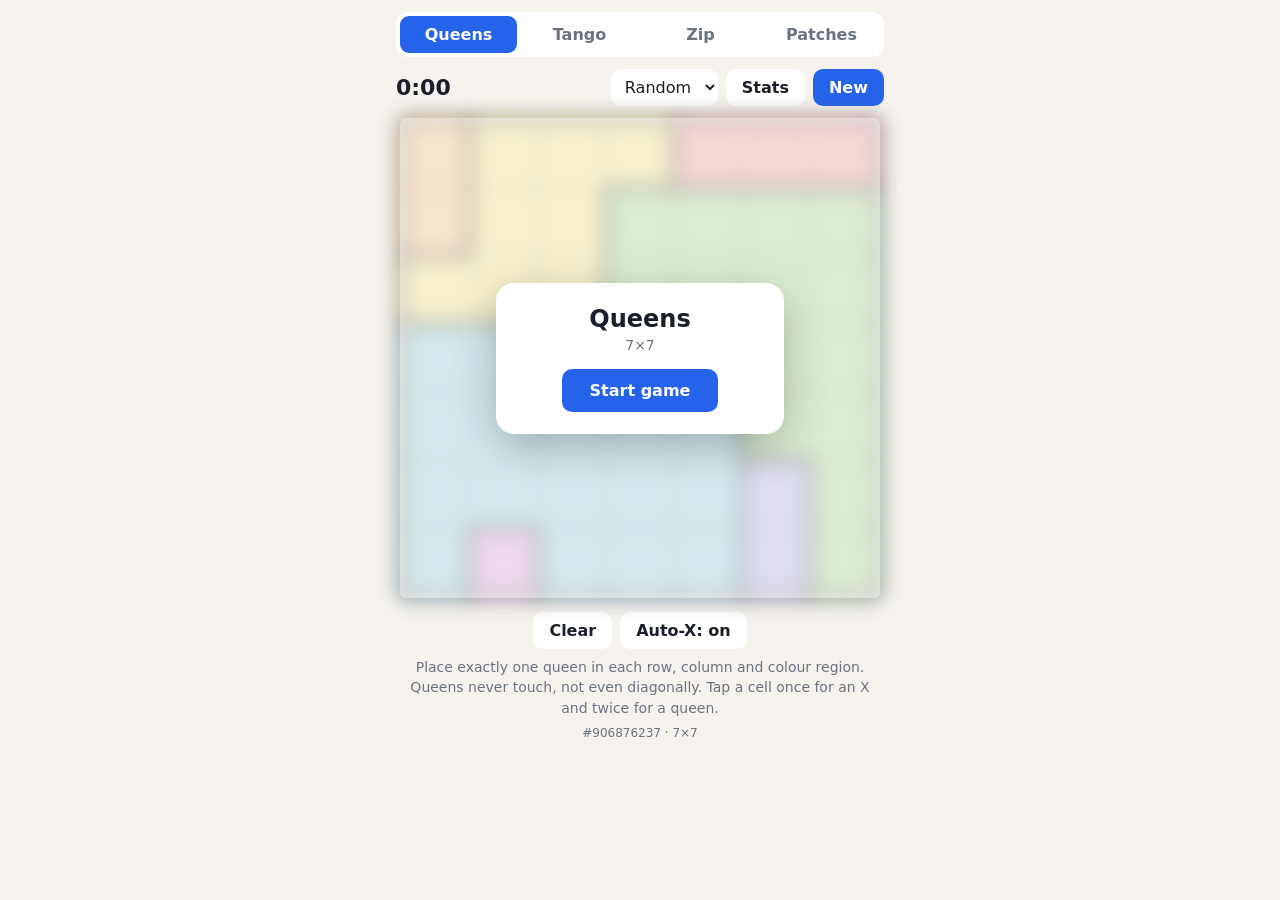
==== index.html @ a2e21298 "Link preview: Open Graph and Twitter card tags with a rendered og.png og/preview.html draws four min" ====
<!doctype html>
<html lang="en">
<head>
<meta charset="utf-8">
<meta name="viewport" content="width=device-width, initial-scale=1, viewport-fit=cover, user-scalable=no">
<title>Puzzles</title>
<meta name="description" content="Queens, Tango, Zip and Patches. Unlimited puzzles, offline, no account.">
<meta property="og:type" content="website">
<meta property="og:site_name" content="Puzzles">
<meta property="og:title" content="Puzzles">
<meta property="og:description" content="Queens, Tango, Zip and Patches. Unlimited puzzles, offline, no account.">
<meta property="og:url" content="https://benjaminsirb.com/puzzles/">
<meta property="og:image" content="https://benjaminsirb.com/puzzles/og.png">
<meta property="og:image:width" content="1200">
<meta property="og:image:height" content="630">
<meta property="og:image:alt" content="Four mini puzzle boards: Queens, Tango, Zip and Patches">
<meta name="twitter:card" content="summary_large_image">
<meta name="twitter:title" content="Puzzles">
<meta name="twitter:description" content="Queens, Tango, Zip and Patches. Unlimited puzzles, offline, no account.">
<meta name="twitter:image" content="https://benjaminsirb.com/puzzles/og.png">
<meta name="theme-color" content="#14161c" media="(prefers-color-scheme: dark)">
<meta name="theme-color" content="#f6f3ee" media="(prefers-color-scheme: light)">
<meta name="apple-mobile-web-app-capable" content="yes">
<meta name="mobile-web-app-capable" content="yes">
<meta name="apple-mobile-web-app-status-bar-style" content="default">
<meta name="apple-mobile-web-app-title" content="Puzzles">
<link rel="manifest" href="manifest.webmanifest">
<link rel="apple-touch-icon" href="icons/icon-180.png">
<link rel="icon" href="icons/icon.svg" type="image/svg+xml">
<link rel="stylesheet" href="style.css">
</head>
<body>
<header class="top">
  <nav class="tabs" id="tabs"></nav>
</header>
<main>
  <div class="bar">
    <div class="timer" id="timer">0:00</div>
    <div class="bar-right">
      <select id="size" class="size" hidden></select>
      <button id="stats" class="btn ghost" title="Results">Stats</button>
      <button id="new" class="btn">New</button>
    </div>
  </div>
  <div class="stage">
    <div id="board" class="board"></div>
    <div id="cover" class="cover" hidden>
      <div class="cover-card">
        <h2 id="cover-title"></h2>
        <p id="cover-sub"></p>
        <button id="cover-btn" class="btn">Start game</button>
      </div>
    </div>
  </div>
  <div id="actions" class="actions"></div>
  <p id="rules" class="rules"></p>
  <p id="seed" class="seed"></p>
</main>
<canvas id="confetti" class="confetti" hidden></canvas>
<div id="modal" class="modal" hidden>
  <div class="card">
    <div class="trophy"><svg viewBox="0 0 24 24"><path d="M4 18h16l1.2-9-4.6 3.2L12 5l-4.6 7.2L2.8 9z"/><rect x="4" y="19" width="16" height="2.5" rx="1"/></svg></div>
    <h2 id="modal-title">Nice work!</h2>
    <p id="modal-sub"></p>
    <button id="modal-results" class="link">View results</button>
    <div class="row">
      <button id="modal-close" class="btn ghost">Close</button>
      <button id="modal-new" class="btn">New puzzle</button>
    </div>
  </div>
</div>
<div id="results" class="modal" hidden>
  <div class="card wide">
    <div class="results-head">
      <h2>Results</h2>
      <button id="results-close" class="btn ghost small">Close</button>
    </div>
    <div class="pills" id="results-games"></div>
    <div class="pills" id="results-sizes"></div>
    <div class="tiles" id="results-tiles"></div>
    <div class="chart-wrap">
      <svg id="results-chart" class="chart" viewBox="0 0 360 200" preserveAspectRatio="none"></svg>
      <div id="results-tip" class="tip" hidden></div>
    </div>
    <div class="table-wrap"><table id="results-table" class="table"></table></div>
    <button id="results-clear" class="link danger">Clear history</button>
  </div>
</div>
<script type="module" src="app.js"></script>
</body>
</html>
---- style.css ----
:root {
  --bg: #f6f3ee; --fg: #1b1f2a; --muted: #6b7280; --card: #ffffff; --line: #1b1f2a;
  --accent: #2563eb; --error: #dc2626; --ok: #16a34a; --cell: #ffffff; --cell-given: #ece9e2;
  --grid-line: rgba(100, 100, 110, 0.35);
  color-scheme: light dark;
}
@media (prefers-color-scheme: dark) {
  :root {
    --bg: #14161c; --fg: #eceef3; --muted: #9aa3b2; --card: #1e2129; --line: #eceef3;
    --accent: #60a5fa; --error: #f87171; --ok: #22c55e; --cell: #242833; --cell-given: #303542;
    --grid-line: rgba(180, 180, 190, 0.3);
  }
}
* { box-sizing: border-box; }
html, body {
  margin: 0; background: var(--bg); color: var(--fg);
  font-family: -apple-system, system-ui, "Segoe UI", sans-serif;
  -webkit-text-size-adjust: 100%; -webkit-tap-highlight-color: transparent; overscroll-behavior: none;
}
body {
  padding: env(safe-area-inset-top) env(safe-area-inset-right) env(safe-area-inset-bottom) env(safe-area-inset-left);
  min-height: 100vh; -webkit-user-select: none; user-select: none; touch-action: manipulation;
}
.top { padding: 12px 16px 0; max-width: 520px; margin: 0 auto; }
.tabs { display: flex; gap: 4px; background: var(--card); border-radius: 12px; padding: 4px; }
.tabs button {
  flex: 1; border: 0; background: transparent; color: var(--muted); font: inherit; font-weight: 600;
  padding: 9px 0; border-radius: 9px; cursor: pointer;
}
.tabs button.active { background: var(--accent); color: #fff; }
main { padding: 12px 16px 24px; max-width: 520px; margin: 0 auto; }
.bar { display: flex; align-items: center; justify-content: space-between; margin-bottom: 12px; }
.timer { font-variant-numeric: tabular-nums; font-size: 22px; font-weight: 700; }
.bar-right { display: flex; gap: 8px; align-items: center; }
.btn { font: inherit; font-weight: 600; border: 0; border-radius: 10px; padding: 9px 16px; background: var(--accent); color: #fff; cursor: pointer; }
.btn.ghost { background: var(--card); color: var(--fg); }
.btn.small { padding: 7px 12px; font-size: 14px; }
.link { background: none; border: 0; color: var(--accent); font: inherit; font-weight: 600; padding: 6px; cursor: pointer; }
.link.danger { color: var(--muted); font-weight: 500; font-size: 13px; margin-top: 8px; }
.size { font: inherit; border-radius: 10px; padding: 8px 10px; background: var(--card); color: var(--fg); border: 0; }
.stage { width: min(100vw - 32px, 62vh, 480px); margin: 0 auto; position: relative; }
.board { width: 100%; position: relative; transition: filter .3s; }
.board.covered { filter: blur(10px); pointer-events: none; }
.cover { position: absolute; inset: 0; display: flex; align-items: center; justify-content: center; z-index: 5; background: color-mix(in srgb, var(--bg) 55%, transparent); border-radius: 6px; animation: fade .25s ease-out; }
.cover[hidden] { display: none; }
.cover-card { background: var(--card); border-radius: 18px; padding: 22px 26px; text-align: center; box-shadow: 0 12px 40px rgba(0,0,0,.25); min-width: 60%; }
.cover-card h2 { margin: 0 0 4px; font-size: 24px; }
.cover-card p { margin: 0 0 16px; color: var(--muted); font-size: 14px; }
.cover-card .btn { padding: 12px 28px; font-size: 16px; }
.wrap { position: relative; width: 100%; }
.grid {
  display: grid; grid-template-columns: repeat(var(--n), 1fr); width: 100%; aspect-ratio: 1;
  border: 2px solid var(--line); border-radius: 6px; background: var(--cell); touch-action: none;
}
.cell {
  position: relative; display: flex; align-items: center; justify-content: center;
  border: 1px solid var(--grid-line); aspect-ratio: 1; cursor: pointer;
}
.cell svg { width: 62%; height: 62%; display: block; }
.cell.error { box-shadow: inset 0 0 0 3px var(--error); z-index: 1; }
.overlay { position: absolute; inset: 0; pointer-events: none; }
.actions { display: flex; gap: 8px; justify-content: center; margin: 14px 0 4px; min-height: 36px; }
.rules { color: var(--muted); font-size: 14px; line-height: 1.45; text-align: center; margin: 8px 0; }
.seed { color: var(--muted); font-size: 12px; text-align: center; margin: 0; }
/* Solved celebration */
:root { --gold: #f2b705; --gold-dark: #b8860b; }
.modal[hidden], .confetti[hidden] { display: none; }
.confetti { position: fixed; inset: 0; width: 100%; height: 100%; pointer-events: none; z-index: 20; }
.modal {
  position: fixed; inset: 0; z-index: 30; display: flex; align-items: flex-end; justify-content: center;
  background: rgba(0,0,0,.45); animation: fade .25s ease-out;
  padding: 0 16px calc(24px + env(safe-area-inset-bottom));
}
@media (min-width: 520px) { .modal { align-items: center; } }
.card {
  background: var(--card); color: var(--fg); border-radius: 22px; padding: 28px 24px 20px; width: 100%; max-width: 420px;
  text-align: center; box-shadow: 0 20px 60px rgba(0,0,0,.35); animation: rise .45s cubic-bezier(.2,.9,.3,1.2);
}
.card h2 { margin: 10px 0 4px; font-size: 26px; }
.card p { margin: 0 0 20px; color: var(--muted); font-size: 17px; font-variant-numeric: tabular-nums; }
.card .row { display: flex; gap: 10px; }
.card.wide { max-width: 480px; padding: 20px 18px 16px; text-align: left; max-height: calc(100vh - 48px - env(safe-area-inset-bottom)); overflow-y: auto; }
.results-head { display: flex; align-items: center; justify-content: space-between; margin-bottom: 10px; }
.results-head h2 { margin: 0; font-size: 22px; }
.pills { display: flex; gap: 6px; margin-bottom: 8px; flex-wrap: wrap; }
.pills:empty { display: none; }
.pills button { font: inherit; font-size: 13px; font-weight: 600; border: 1.5px solid var(--grid-line); background: transparent; color: var(--muted); padding: 5px 11px; border-radius: 999px; cursor: pointer; }
.pills button.active { background: var(--accent); border-color: var(--accent); color: #fff; }
.tiles { display: grid; grid-template-columns: repeat(4, 1fr); gap: 8px; margin: 10px 0 12px; }
.tile { background: var(--bg); border-radius: 12px; padding: 10px 8px; text-align: center; }
.tile .v { font-size: 18px; font-weight: 800; font-variant-numeric: tabular-nums; line-height: 1.1; }
.tile .k { font-size: 11px; color: var(--muted); margin-top: 3px; text-transform: uppercase; letter-spacing: .04em; }
.chart-wrap { position: relative; width: 100%; }
.chart { width: 100%; height: 200px; display: block; overflow: visible; touch-action: none; }
.chart .grid-line { stroke: var(--grid-line); stroke-width: 1; }
.chart .axis-label { fill: var(--muted); font-size: 11px; font-family: inherit; }
.chart .series { fill: none; stroke: var(--accent); stroke-width: 2; stroke-linejoin: round; stroke-linecap: round; }
.chart .avg { stroke: var(--muted); stroke-width: 1.5; stroke-dasharray: 4 4; }
.chart .pt { fill: var(--accent); stroke: var(--card); stroke-width: 2; }
.chart .pt.best { fill: var(--gold); }
.chart .pt.hot { r: 7; }
.chart .cross { stroke: var(--muted); stroke-width: 1; stroke-dasharray: 2 3; }
.chart .empty { fill: var(--muted); font-size: 14px; font-family: inherit; }
.tip { position: absolute; top: 0; left: 0; background: var(--fg); color: var(--bg); font-size: 12px; padding: 6px 9px; border-radius: 8px; pointer-events: none; white-space: nowrap; transform: translate(-50%, -115%); }
.table-wrap { max-height: 170px; overflow-y: auto; margin-top: 12px; border-top: 1px solid var(--grid-line); }
.table { width: 100%; border-collapse: collapse; font-size: 13px; }
.table td { padding: 6px 4px; border-bottom: 1px solid var(--grid-line); font-variant-numeric: tabular-nums; }
.table td:last-child { text-align: right; font-weight: 600; }
.table td.muted { color: var(--muted); }
.card .row .btn { flex: 1; padding: 13px 0; font-size: 16px; }
.trophy { width: 72px; height: 72px; margin: 0 auto; border-radius: 50%; background: color-mix(in srgb, var(--gold) 22%, transparent); display: flex; align-items: center; justify-content: center; animation: pop .6s cubic-bezier(.2,.9,.3,1.4) .1s both; }
.trophy svg { width: 44px; height: 44px; fill: var(--gold); filter: drop-shadow(0 2px 2px rgba(0,0,0,.25)); }
@keyframes fade { from { opacity: 0; } to { opacity: 1; } }
@keyframes rise { from { transform: translateY(40px) scale(.96); opacity: 0; } to { transform: none; opacity: 1; } }
@keyframes pop { 0% { transform: scale(.3); opacity: 0; } 60% { transform: scale(1.25); opacity: 1; } 100% { transform: scale(1); } }
@keyframes bounce { 0% { transform: scale(1); } 40% { transform: scale(1.45) rotate(-8deg); } 70% { transform: scale(.92) rotate(4deg); } 100% { transform: scale(1.08); } }
@keyframes glow { from { box-shadow: 0 0 0 3px var(--gold); } to { box-shadow: 0 0 0 3px var(--gold), 0 0 24px var(--gold); } }
.solved .grid { box-shadow: 0 0 0 3px var(--gold); animation: glow .9s ease-in-out .3s 2 alternate; }
.solved .queens .cell svg:not(.x) { fill: var(--gold); color: var(--gold); filter: drop-shadow(0 1px 2px rgba(0,0,0,.35)); animation: bounce .7s cubic-bezier(.2,.9,.3,1.2) var(--d, 0s) both; }
.solved .queens .cell svg.x { opacity: 0; transition: opacity .4s; }
.solved .tango .cell svg { animation: bounce .7s cubic-bezier(.2,.9,.3,1.2) var(--d, 0s) both; }
.solved .zip .path polyline { stroke: var(--gold); opacity: 1; filter: drop-shadow(0 0 2px rgba(0,0,0,.25)); }
.solved .zip .path circle { fill: var(--gold); }
.solved .zip .num.hit { background: var(--gold); color: #1b1f2a; animation: bounce .7s cubic-bezier(.2,.9,.3,1.2) var(--d, 0s) both; }
.solved .patches .patch { animation: bounce .7s cubic-bezier(.2,.9,.3,1.2) var(--d, 0s) both; opacity: .85; border-color: var(--gold-dark); }

/* Queens */
.queens .cell { color: #1b1f2a; }
.queens .cell.bt { border-top: 2px solid #1b1f2a; }
.queens .cell.bl { border-left: 2px solid #1b1f2a; }
.queens .cell.bb { border-bottom: 2px solid #1b1f2a; }
.queens .cell.br { border-right: 2px solid #1b1f2a; }
.queens .cell .x { opacity: .55; }
.queens .cell .x.auto { opacity: .3; }

/* Tango */
.tango .cell.given { background: var(--cell-given); }
.tango .con {
  position: absolute; width: 18px; height: 18px; margin: -9px 0 0 -9px; border-radius: 50%;
  background: var(--card); border: 1.5px solid var(--line); color: var(--fg);
  font-size: 12px; line-height: 15px; text-align: center; font-weight: 800;
}

/* Zip */
.zip .cell.wr { border-right: 3px solid var(--line); }
.zip .cell.wd { border-bottom: 3px solid var(--line); }
.zip .num {
  width: 60%; height: 60%; border-radius: 50%; background: var(--fg); color: var(--bg);
  display: flex; align-items: center; justify-content: center; font-weight: 800; font-size: clamp(12px, 3.4vmin, 22px);
  position: relative; z-index: 2;
}
.zip .num.hit { background: var(--accent); color: #fff; }
.zip .path { position: absolute; inset: 0; width: 100%; height: 100%; z-index: 1; }
.zip .path polyline { fill: none; stroke: var(--accent); stroke-width: .42; stroke-linecap: round; stroke-linejoin: round; opacity: .85; }
.zip .path circle { fill: var(--accent); }

/* Patches */
.patches .cell { flex-direction: column; gap: 1px; }
.patches .cell.cluecell { color: #1b1f2a; }
.patches .clue { font-weight: 800; font-size: clamp(13px, 3.6vmin, 24px); line-height: 1; z-index: 2; position: relative; }
.patches .icon { width: 34%; height: 24%; z-index: 2; position: relative; }
.patches .icon svg { width: 100%; height: 100%; display: block; }
.patches .patch { position: absolute; border: 2px solid var(--line); border-radius: 4px; opacity: .7; }
.patches .preview { position: absolute; border: 2px dashed var(--accent); background: color-mix(in srgb, var(--accent) 25%, transparent); border-radius: 4px; }
.patches .preview.bad { border-color: var(--error); background: color-mix(in srgb, var(--error) 25%, transparent); }
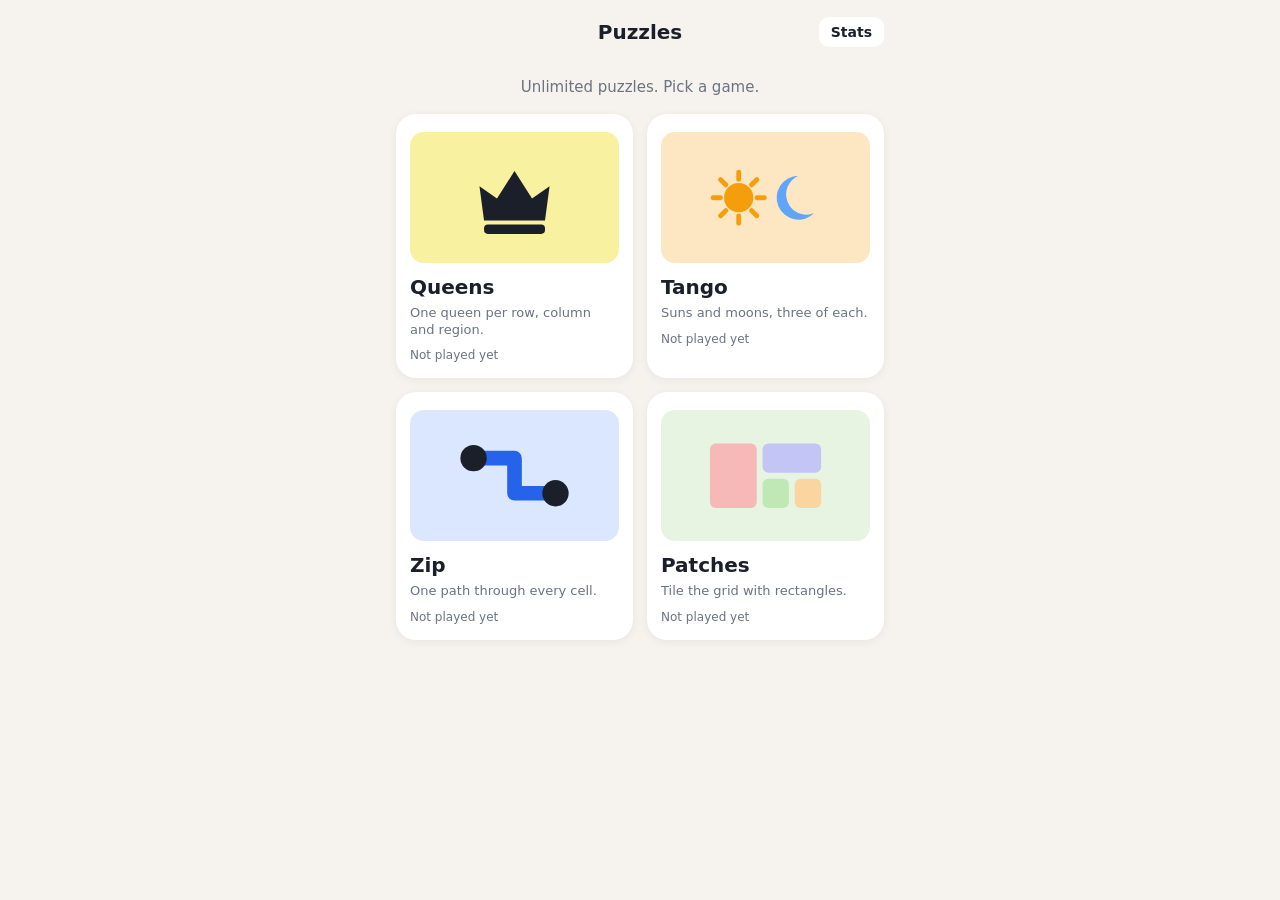
==== commit 3da8ffa8: "Home page with four game tiles; All sizes view in Results The root shows a tile per game with its ta" ====
--- a/index.html
+++ b/index.html
@@ -31,9 +31,18 @@
 </head>
 <body>
 <header class="top">
-  <nav class="tabs" id="tabs"></nav>
+  <nav class="topbar">
+    <button id="home-btn" class="back" hidden>&#8249; Puzzles</button>
+    <h1 id="title" class="title">Puzzles</h1>
+    <button id="stats-home" class="btn ghost small">Stats</button>
+  </nav>
 </header>
 <main>
+<section id="home" class="home">
+  <p class="home-sub">Unlimited puzzles. Pick a game.</p>
+  <div class="tiles-grid" id="tiles"></div>
+</section>
+<section id="game" hidden>
   <div class="bar">
     <div class="timer" id="timer">0:00</div>
     <div class="bar-right">
@@ -55,6 +64,7 @@
   <div id="actions" class="actions"></div>
   <p id="rules" class="rules"></p>
   <p id="seed" class="seed"></p>
+</section>
 </main>
 <canvas id="confetti" class="confetti" hidden></canvas>
 <div id="modal" class="modal" hidden>
--- a/style.css
+++ b/style.css
@@ -22,12 +22,26 @@
   min-height: 100vh; -webkit-user-select: none; user-select: none; touch-action: manipulation;
 }
 .top { padding: 12px 16px 0; max-width: 520px; margin: 0 auto; }
-.tabs { display: flex; gap: 4px; background: var(--card); border-radius: 12px; padding: 4px; }
-.tabs button {
-  flex: 1; border: 0; background: transparent; color: var(--muted); font: inherit; font-weight: 600;
-  padding: 9px 0; border-radius: 9px; cursor: pointer;
+.topbar { display: grid; grid-template-columns: 1fr auto 1fr; align-items: center; min-height: 40px; }
+.title { margin: 0; font-size: 20px; font-weight: 800; text-align: center; grid-column: 2; }
+.back { grid-column: 1; justify-self: start; background: none; border: 0; color: var(--accent); font: inherit; font-weight: 600; font-size: 17px; padding: 6px 0; cursor: pointer; }
+.back[hidden] { display: none; }
+#stats-home { grid-column: 3; justify-self: end; }
+#stats-home[hidden] { display: none; }
+.home-sub { color: var(--muted); text-align: center; margin: 14px 0 18px; font-size: 15px; }
+.tiles-grid { display: grid; grid-template-columns: 1fr 1fr; gap: 14px; }
+.tile-game {
+  background: var(--card); border: 0; border-radius: 20px; padding: 18px 14px 16px; text-align: left; color: var(--fg);
+  font: inherit; cursor: pointer; display: flex; flex-direction: column; gap: 6px; box-shadow: 0 2px 10px rgba(0,0,0,.06);
+  transition: transform .12s;
 }
-.tabs button.active { background: var(--accent); color: #fff; }
+.tile-game:active { transform: scale(.97); }
+.tile-game .glyph { width: 100%; aspect-ratio: 1.6; border-radius: 14px; display: flex; align-items: center; justify-content: center; margin-bottom: 6px; }
+.tile-game .glyph svg { width: 56%; height: 70%; }
+.tile-game .name { font-size: 20px; font-weight: 800; }
+.tile-game .tag { font-size: 13px; color: var(--muted); line-height: 1.3; }
+.tile-game .meta { font-size: 12px; color: var(--muted); margin-top: 4px; font-variant-numeric: tabular-nums; }
+.tile-game .meta b { color: var(--fg); }
 main { padding: 12px 16px 24px; max-width: 520px; margin: 0 auto; }
 .bar { display: flex; align-items: center; justify-content: space-between; margin-bottom: 12px; }
 .timer { font-variant-numeric: tabular-nums; font-size: 22px; font-weight: 700; }
@@ -113,10 +127,10 @@
 @keyframes fade { from { opacity: 0; } to { opacity: 1; } }
 @keyframes rise { from { transform: translateY(40px) scale(.96); opacity: 0; } to { transform: none; opacity: 1; } }
 @keyframes pop { 0% { transform: scale(.3); opacity: 0; } 60% { transform: scale(1.25); opacity: 1; } 100% { transform: scale(1); } }
-@keyframes bounce { 0% { transform: scale(1); } 40% { transform: scale(1.45) rotate(-8deg); } 70% { transform: scale(.92) rotate(4deg); } 100% { transform: scale(1.08); } }
+@keyframes bounce { 0% { transform: scale(1); } 40% { transform: scale(1.45) rotate(-8deg); } 70% { transform: scale(.92) rotate(4deg); } 100% { transform: scale(1); } }
 @keyframes glow { from { box-shadow: 0 0 0 3px var(--gold); } to { box-shadow: 0 0 0 3px var(--gold), 0 0 24px var(--gold); } }
 .solved .grid { box-shadow: 0 0 0 3px var(--gold); animation: glow .9s ease-in-out .3s 2 alternate; }
-.solved .queens .cell svg:not(.x) { fill: var(--gold); color: var(--gold); filter: drop-shadow(0 1px 2px rgba(0,0,0,.35)); animation: bounce .7s cubic-bezier(.2,.9,.3,1.2) var(--d, 0s) both; }
+.solved .queens .cell svg:not(.x) { width: 70%; height: 70%; fill: var(--gold); color: var(--gold); filter: drop-shadow(0 1px 2px rgba(0,0,0,.35)); animation: bounce .7s cubic-bezier(.2,.9,.3,1.2) var(--d, 0s) both; }
 .solved .queens .cell svg.x { opacity: 0; transition: opacity .4s; }
 .solved .tango .cell svg { animation: bounce .7s cubic-bezier(.2,.9,.3,1.2) var(--d, 0s) both; }
 .solved .zip .path polyline { stroke: var(--gold); opacity: 1; filter: drop-shadow(0 0 2px rgba(0,0,0,.25)); }
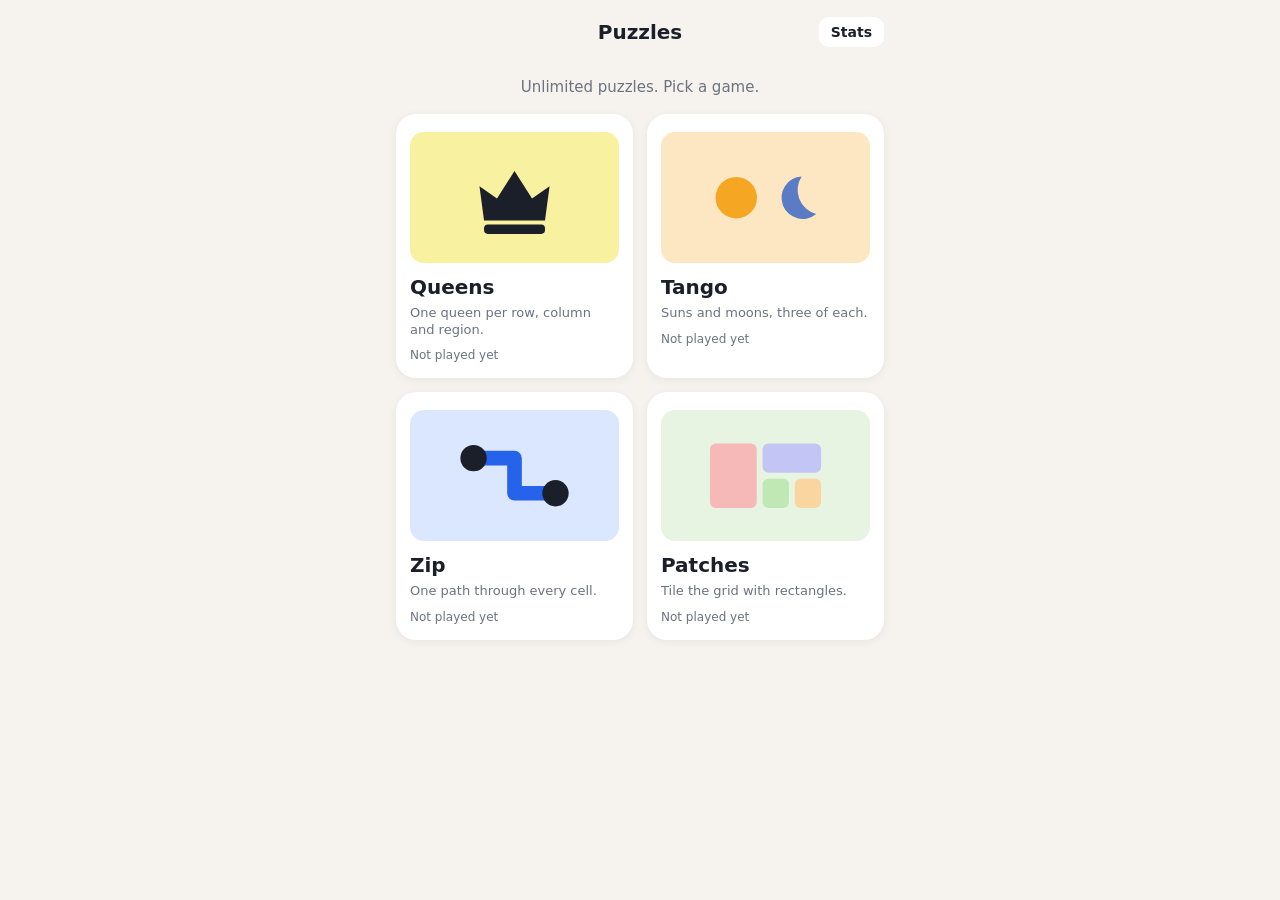
==== commit 92cca672: "Difficulty levels replace board size, with technique-based grading Every game offers Random, Easy, M" ====
--- a/index.html
+++ b/index.html
@@ -2,7 +2,7 @@
 <html lang="en">
 <head>
 <meta charset="utf-8">
-<meta name="viewport" content="width=device-width, initial-scale=1, viewport-fit=cover, user-scalable=no">
+<meta name="viewport" content="width=device-width, initial-scale=1, maximum-scale=1, viewport-fit=cover, user-scalable=no">
 <title>Puzzles</title>
 <meta name="description" content="Queens, Tango, Zip and Patches. Unlimited puzzles, offline, no account.">
 <meta property="og:type" content="website">
@@ -72,7 +72,7 @@
     <div class="trophy"><svg viewBox="0 0 24 24"><path d="M4 18h16l1.2-9-4.6 3.2L12 5l-4.6 7.2L2.8 9z"/><rect x="4" y="19" width="16" height="2.5" rx="1"/></svg></div>
     <h2 id="modal-title">Nice work!</h2>
     <p id="modal-sub"></p>
-    <button id="modal-results" class="link">View results</button>
+    <button id="modal-results" class="btn ghost full">View results</button>
     <div class="row">
       <button id="modal-close" class="btn ghost">Close</button>
       <button id="modal-new" class="btn">New puzzle</button>
--- a/style.css
+++ b/style.css
@@ -17,10 +17,13 @@
   font-family: -apple-system, system-ui, "Segoe UI", sans-serif;
   -webkit-text-size-adjust: 100%; -webkit-tap-highlight-color: transparent; overscroll-behavior: none;
 }
+html { height: 100%; overflow: hidden; }
 body {
-  padding: env(safe-area-inset-top) env(safe-area-inset-right) env(safe-area-inset-bottom) env(safe-area-inset-left);
-  min-height: 100vh; -webkit-user-select: none; user-select: none; touch-action: manipulation;
+  padding: env(safe-area-inset-top) env(safe-area-inset-right) 0 env(safe-area-inset-left);
+  height: 100vh; height: 100dvh; overflow: hidden; display: flex; flex-direction: column;
+  -webkit-user-select: none; user-select: none; touch-action: manipulation;
 }
+main { flex: 1; min-height: 0; width: 100%; overflow-y: auto; overscroll-behavior: contain; }
 .top { padding: 12px 16px 0; max-width: 520px; margin: 0 auto; }
 .topbar { display: grid; grid-template-columns: 1fr auto 1fr; align-items: center; min-height: 40px; }
 .title { margin: 0; font-size: 20px; font-weight: 800; text-align: center; grid-column: 2; }
@@ -42,7 +45,8 @@
 .tile-game .tag { font-size: 13px; color: var(--muted); line-height: 1.3; }
 .tile-game .meta { font-size: 12px; color: var(--muted); margin-top: 4px; font-variant-numeric: tabular-nums; }
 .tile-game .meta b { color: var(--fg); }
-main { padding: 12px 16px 24px; max-width: 520px; margin: 0 auto; }
+main { padding: 12px 16px calc(24px + env(safe-area-inset-bottom)); max-width: 520px; margin: 0 auto; }
+.top { flex: none; width: 100%; }
 .bar { display: flex; align-items: center; justify-content: space-between; margin-bottom: 12px; }
 .timer { font-variant-numeric: tabular-nums; font-size: 22px; font-weight: 700; }
 .bar-right { display: flex; gap: 8px; align-items: center; }
@@ -51,7 +55,11 @@
 .btn.small { padding: 7px 12px; font-size: 14px; }
 .link { background: none; border: 0; color: var(--accent); font: inherit; font-weight: 600; padding: 6px; cursor: pointer; }
 .link.danger { color: var(--muted); font-weight: 500; font-size: 13px; margin-top: 8px; }
-.size { font: inherit; border-radius: 10px; padding: 8px 10px; background: var(--card); color: var(--fg); border: 0; }
+.size {
+  font: inherit; font-weight: 600; border-radius: 10px; padding: 8px 30px 8px 12px; color: var(--fg); border: 0; cursor: pointer;
+  appearance: none; -webkit-appearance: none;
+  background: var(--card) url("data:image/svg+xml,%3Csvg xmlns='http://www.w3.org/2000/svg' viewBox='0 0 12 12'%3E%3Cpath d='M2.5 4.5l3.5 3.5 3.5-3.5' fill='none' stroke='%236b7280' stroke-width='1.8' stroke-linecap='round' stroke-linejoin='round'/%3E%3C/svg%3E") no-repeat right 11px center / 12px 12px;
+}
 .stage { width: min(100vw - 32px, 62vh, 480px); margin: 0 auto; position: relative; }
 .board { width: 100%; position: relative; transition: filter .3s; }
 .board.covered { filter: blur(10px); pointer-events: none; }
@@ -93,6 +101,8 @@
 .card h2 { margin: 10px 0 4px; font-size: 26px; }
 .card p { margin: 0 0 20px; color: var(--muted); font-size: 17px; font-variant-numeric: tabular-nums; }
 .card .row { display: flex; gap: 10px; }
+.card .btn.ghost { background: var(--bg); }
+.card .btn.full { display: block; width: 100%; padding: 13px 0; font-size: 16px; margin: 0 0 10px; }
 .card.wide { max-width: 480px; padding: 20px 18px 16px; text-align: left; max-height: calc(100vh - 48px - env(safe-area-inset-bottom)); overflow-y: auto; }
 .results-head { display: flex; align-items: center; justify-content: space-between; margin-bottom: 10px; }
 .results-head h2 { margin: 0; font-size: 22px; }
@@ -119,7 +129,9 @@
 .table-wrap { max-height: 170px; overflow-y: auto; margin-top: 12px; border-top: 1px solid var(--grid-line); }
 .table { width: 100%; border-collapse: collapse; font-size: 13px; }
 .table td { padding: 6px 4px; border-bottom: 1px solid var(--grid-line); font-variant-numeric: tabular-nums; }
-.table td:last-child { text-align: right; font-weight: 600; }
+.table td:nth-last-child(2) { text-align: right; font-weight: 600; }
+.table td.act { width: 1%; text-align: right; padding-right: 0; }
+.link.small { font-size: 13px; padding: 2px 4px; }
 .table td.muted { color: var(--muted); }
 .card .row .btn { flex: 1; padding: 13px 0; font-size: 16px; }
 .trophy { width: 72px; height: 72px; margin: 0 auto; border-radius: 50%; background: color-mix(in srgb, var(--gold) 22%, transparent); display: flex; align-items: center; justify-content: center; animation: pop .6s cubic-bezier(.2,.9,.3,1.4) .1s both; }
@@ -159,8 +171,8 @@
 .zip .cell.wr { border-right: 3px solid var(--line); }
 .zip .cell.wd { border-bottom: 3px solid var(--line); }
 .zip .num {
-  width: 60%; height: 60%; border-radius: 50%; background: var(--fg); color: var(--bg);
-  display: flex; align-items: center; justify-content: center; font-weight: 800; font-size: clamp(12px, 3.4vmin, 22px);
+  width: 68%; height: 68%; border-radius: 50%; background: var(--fg); color: var(--bg);
+  display: flex; align-items: center; justify-content: center; font-weight: 800; font-size: clamp(16px, 4.8vmin, 30px);
   position: relative; z-index: 2;
 }
 .zip .num.hit { background: var(--accent); color: #fff; }
@@ -171,9 +183,10 @@
 /* Patches */
 .patches .cell { flex-direction: column; gap: 1px; }
 .patches .cell.cluecell { color: #1b1f2a; }
-.patches .clue { font-weight: 800; font-size: clamp(13px, 3.6vmin, 24px); line-height: 1; z-index: 2; position: relative; }
-.patches .icon { width: 34%; height: 24%; z-index: 2; position: relative; }
+.patches .cell { gap: 0; }
+.patches .clue { font-weight: 800; font-size: clamp(18px, 5.2vmin, 32px); line-height: 1; z-index: 2; position: relative; }
+.patches .icon { width: 46%; height: 30%; z-index: 2; position: relative; }
 .patches .icon svg { width: 100%; height: 100%; display: block; }
-.patches .patch { position: absolute; border: 2px solid var(--line); border-radius: 4px; opacity: .7; }
-.patches .preview { position: absolute; border: 2px dashed var(--accent); background: color-mix(in srgb, var(--accent) 25%, transparent); border-radius: 4px; }
+.patches .patch { position: absolute; border: 2.5px solid rgba(27,31,42,.5); border-radius: 7px; opacity: .88; box-shadow: inset 0 0 0 2px rgba(255,255,255,.5); }
+.patches .preview { position: absolute; border: 2.5px dashed var(--accent); background: color-mix(in srgb, var(--accent) 25%, transparent); border-radius: 7px; }
 .patches .preview.bad { border-color: var(--error); background: color-mix(in srgb, var(--error) 25%, transparent); }
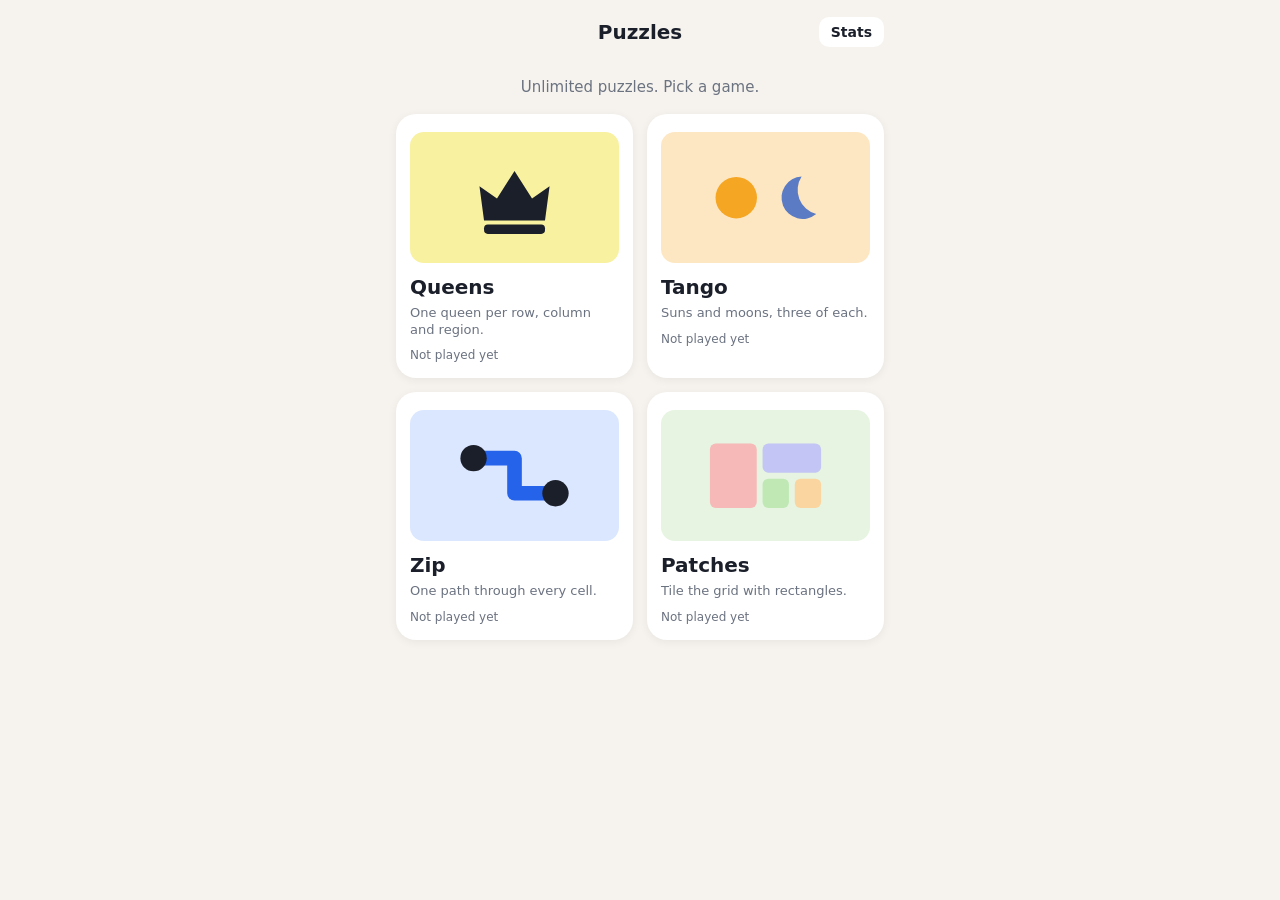
==== commit 2f1d3343: "Shorten the completion modal button to New Co-Authored-By: Claude Fable 5.1 <noreply@anthropic.com>" ====
--- a/index.html
+++ b/index.html
@@ -35,6 +35,7 @@
     <button id="home-btn" class="back" hidden>&#8249; Puzzles</button>
     <h1 id="title" class="title">Puzzles</h1>
     <button id="stats-home" class="btn ghost small">Stats</button>
+    <button id="share-top" class="btn ghost small" hidden>Share</button>
   </nav>
 </header>
 <main>
@@ -61,6 +62,7 @@
       </div>
     </div>
   </div>
+  <p id="hintmsg" class="hintmsg" hidden></p>
   <div id="actions" class="actions"></div>
   <p id="rules" class="rules"></p>
   <p id="seed" class="seed"></p>
@@ -75,7 +77,8 @@
     <button id="modal-results" class="btn ghost full">View results</button>
     <div class="row">
       <button id="modal-close" class="btn ghost">Close</button>
-      <button id="modal-new" class="btn">New puzzle</button>
+      <button id="modal-share" class="btn ghost">Share</button>
+      <button id="modal-new" class="btn">New</button>
     </div>
   </div>
 </div>
--- a/style.css
+++ b/style.css
@@ -31,6 +31,8 @@
 .back[hidden] { display: none; }
 #stats-home { grid-column: 3; justify-self: end; }
 #stats-home[hidden] { display: none; }
+#share-top { grid-column: 3; justify-self: end; }
+#share-top[hidden] { display: none; }
 .home-sub { color: var(--muted); text-align: center; margin: 14px 0 18px; font-size: 15px; }
 .tiles-grid { display: grid; grid-template-columns: 1fr 1fr; gap: 14px; }
 .tile-game {
@@ -53,6 +55,7 @@
 .btn { font: inherit; font-weight: 600; border: 0; border-radius: 10px; padding: 9px 16px; background: var(--accent); color: #fff; cursor: pointer; }
 .btn.ghost { background: var(--card); color: var(--fg); }
 .btn.small { padding: 7px 12px; font-size: 14px; }
+.btn:disabled { opacity: .4; cursor: default; }
 .link { background: none; border: 0; color: var(--accent); font: inherit; font-weight: 600; padding: 6px; cursor: pointer; }
 .link.danger { color: var(--muted); font-weight: 500; font-size: 13px; margin-top: 8px; }
 .size {
@@ -81,7 +84,13 @@
 .cell svg { width: 62%; height: 62%; display: block; }
 .cell.error { box-shadow: inset 0 0 0 3px var(--error); z-index: 1; }
 .overlay { position: absolute; inset: 0; pointer-events: none; }
-.actions { display: flex; gap: 8px; justify-content: center; margin: 14px 0 4px; min-height: 36px; }
+.actions { display: flex; gap: 6px; justify-content: center; margin: 14px 0 4px; min-height: 36px; flex-wrap: wrap; }
+.actions .btn { padding: 9px 11px; font-size: 15px; }
+.hintmsg { text-align: center; color: var(--accent); font-weight: 600; font-size: 14px; margin: 10px 0 -6px; animation: fade .2s ease-out; }
+.hintmsg[hidden] { display: none; }
+@keyframes hintpulse { 0%, 100% { box-shadow: inset 0 0 0 0 var(--accent); } 50% { box-shadow: inset 0 0 0 4px var(--accent); } }
+.cell.hint { animation: hintpulse .9s ease-in-out 3; z-index: 2; }
+.patches .patch.hint { animation: hintpulse .9s ease-in-out 3; }
 .rules { color: var(--muted); font-size: 14px; line-height: 1.45; text-align: center; margin: 8px 0; }
 .seed { color: var(--muted); font-size: 12px; text-align: center; margin: 0; }
 /* Solved celebration */
@@ -151,7 +160,8 @@
 .solved .patches .patch { animation: bounce .7s cubic-bezier(.2,.9,.3,1.2) var(--d, 0s) both; opacity: .85; border-color: var(--gold-dark); }
 
 /* Queens */
-.queens .cell { color: #1b1f2a; }
+/* Region colours are light in both themes, so the cell lines stay dark instead of following --grid-line. */
+.queens .cell { color: #1b1f2a; border-color: rgba(27, 31, 42, 0.28); }
 .queens .cell.bt { border-top: 2px solid #1b1f2a; }
 .queens .cell.bl { border-left: 2px solid #1b1f2a; }
 .queens .cell.bb { border-bottom: 2px solid #1b1f2a; }
@@ -164,8 +174,9 @@
 .tango .con {
   position: absolute; width: 18px; height: 18px; margin: -9px 0 0 -9px; border-radius: 50%;
   background: var(--card); border: 1.5px solid var(--line); color: var(--fg);
-  font-size: 12px; line-height: 15px; text-align: center; font-weight: 800;
-}
+  display: flex; align-items: center; justify-content: center;
+}
+.tango .con svg { width: 10px; height: 10px; display: block; }
 
 /* Zip */
 .zip .cell.wr { border-right: 3px solid var(--line); }
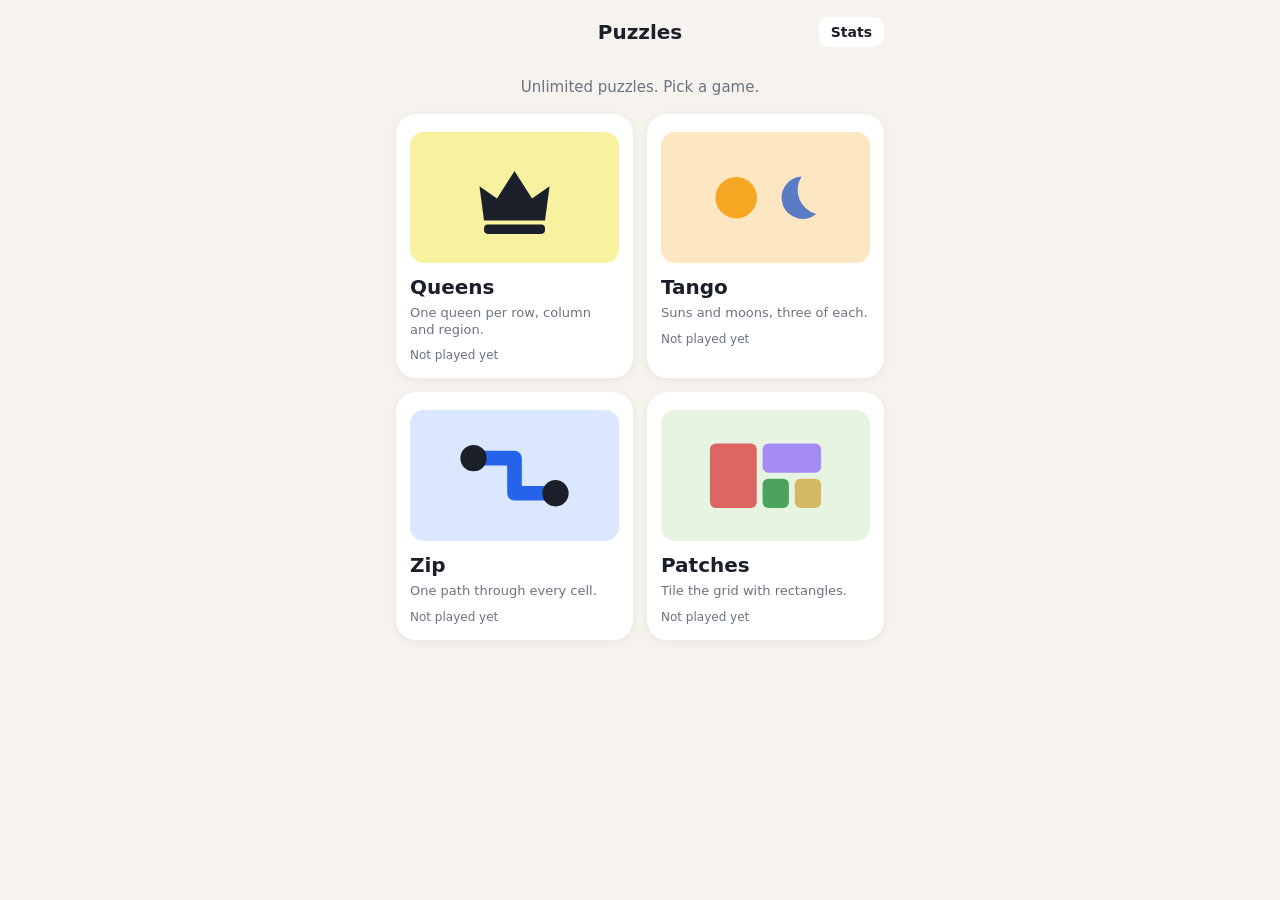
==== commit 59c2a98f: "Fit every page to the screen with no scrolling main no longer scrolls. The board fills the largest s" ====
--- a/index.html
+++ b/index.html
@@ -52,13 +52,15 @@
       <button id="new" class="btn">New</button>
     </div>
   </div>
-  <div class="stage">
-    <div id="board" class="board"></div>
-    <div id="cover" class="cover" hidden>
-      <div class="cover-card">
-        <h2 id="cover-title"></h2>
-        <p id="cover-sub"></p>
-        <button id="cover-btn" class="btn">Start game</button>
+  <div class="fit">
+    <div class="stage">
+      <div id="board" class="board"></div>
+      <div id="cover" class="cover" hidden>
+        <div class="cover-card">
+          <h2 id="cover-title"></h2>
+          <p id="cover-sub"></p>
+          <button id="cover-btn" class="btn">Start game</button>
+        </div>
       </div>
     </div>
   </div>
--- a/style.css
+++ b/style.css
@@ -23,7 +23,11 @@
   height: 100vh; height: 100dvh; overflow: hidden; display: flex; flex-direction: column;
   -webkit-user-select: none; user-select: none; touch-action: manipulation;
 }
-main { flex: 1; min-height: 0; width: 100%; overflow-y: auto; overscroll-behavior: contain; }
+main { flex: 1; min-height: 0; width: 100%; overflow: hidden; display: flex; flex-direction: column; }
+/* Nothing scrolls: each view fills main and the board and tiles shrink to the space left. */
+#home, #game { flex: 1; min-height: 0; display: flex; flex-direction: column; }
+#home[hidden], #game[hidden] { display: none; }
+#home { container-type: size; }
 .top { padding: 12px 16px 0; max-width: 520px; margin: 0 auto; }
 .topbar { display: grid; grid-template-columns: 1fr auto 1fr; align-items: center; min-height: 40px; }
 .title { margin: 0; font-size: 20px; font-weight: 800; text-align: center; grid-column: 2; }
@@ -41,7 +45,7 @@
   transition: transform .12s;
 }
 .tile-game:active { transform: scale(.97); }
-.tile-game .glyph { width: 100%; aspect-ratio: 1.6; border-radius: 14px; display: flex; align-items: center; justify-content: center; margin-bottom: 6px; }
+.tile-game .glyph { width: 100%; height: max(36px, min((50cqw - 35px) / 1.6, 50cqh - 182px)); border-radius: 14px; display: flex; align-items: center; justify-content: center; margin-bottom: 6px; }
 .tile-game .glyph svg { width: 56%; height: 70%; }
 .tile-game .name { font-size: 20px; font-weight: 800; }
 .tile-game .tag { font-size: 13px; color: var(--muted); line-height: 1.3; }
@@ -63,9 +67,10 @@
   appearance: none; -webkit-appearance: none;
   background: var(--card) url("data:image/svg+xml,%3Csvg xmlns='http://www.w3.org/2000/svg' viewBox='0 0 12 12'%3E%3Cpath d='M2.5 4.5l3.5 3.5 3.5-3.5' fill='none' stroke='%236b7280' stroke-width='1.8' stroke-linecap='round' stroke-linejoin='round'/%3E%3C/svg%3E") no-repeat right 11px center / 12px 12px;
 }
-.stage { width: min(100vw - 32px, 62vh, 480px); margin: 0 auto; position: relative; }
-.board { width: 100%; position: relative; transition: filter .3s; }
-.board.covered { filter: blur(10px); pointer-events: none; }
+.fit { flex: 1; min-height: 0; container-type: size; display: flex; align-items: center; justify-content: center; }
+.stage { width: min(100cqw, 100cqh, 480px); position: relative; }
+.board { width: 100%; position: relative; transition: filter .3s, opacity .3s; }
+.board.covered { filter: blur(10px); opacity: 0; pointer-events: none; transition: none; } /* vanish at once, fade back in on start; a blur alone still shows the layout */
 .cover { position: absolute; inset: 0; display: flex; align-items: center; justify-content: center; z-index: 5; background: color-mix(in srgb, var(--bg) 55%, transparent); border-radius: 6px; animation: fade .25s ease-out; }
 .cover[hidden] { display: none; }
 .cover-card { background: var(--card); border-radius: 18px; padding: 22px 26px; text-align: center; box-shadow: 0 12px 40px rgba(0,0,0,.25); min-width: 60%; }
@@ -86,12 +91,13 @@
 .overlay { position: absolute; inset: 0; pointer-events: none; }
 .actions { display: flex; gap: 6px; justify-content: center; margin: 14px 0 4px; min-height: 36px; flex-wrap: wrap; }
 .actions .btn { padding: 9px 11px; font-size: 15px; }
-.hintmsg { text-align: center; color: var(--accent); font-weight: 600; font-size: 14px; margin: 10px 0 -6px; animation: fade .2s ease-out; }
-.hintmsg[hidden] { display: none; }
+.hintmsg { flex: none; min-height: 1.3em; text-align: center; color: var(--accent); font-weight: 600; font-size: 14px; margin: 10px 0 -6px; animation: fade .2s ease-out; }
+.hintmsg[hidden] { display: block; visibility: hidden; } /* keep its line so the board does not jump */
 @keyframes hintpulse { 0%, 100% { box-shadow: inset 0 0 0 0 var(--accent); } 50% { box-shadow: inset 0 0 0 4px var(--accent); } }
 .cell.hint { animation: hintpulse .9s ease-in-out 3; z-index: 2; }
 .patches .patch.hint { animation: hintpulse .9s ease-in-out 3; }
 .rules { color: var(--muted); font-size: 14px; line-height: 1.45; text-align: center; margin: 8px 0; }
+@media (max-height: 700px) { .rules { font-size: 12.5px; line-height: 1.35; margin: 6px 0; } .actions { margin-top: 10px; } }
 .seed { color: var(--muted); font-size: 12px; text-align: center; margin: 0; }
 /* Solved celebration */
 :root { --gold: #f2b705; --gold-dark: #b8860b; }
@@ -148,16 +154,29 @@
 @keyframes fade { from { opacity: 0; } to { opacity: 1; } }
 @keyframes rise { from { transform: translateY(40px) scale(.96); opacity: 0; } to { transform: none; opacity: 1; } }
 @keyframes pop { 0% { transform: scale(.3); opacity: 0; } 60% { transform: scale(1.25); opacity: 1; } 100% { transform: scale(1); } }
-@keyframes bounce { 0% { transform: scale(1); } 40% { transform: scale(1.45) rotate(-8deg); } 70% { transform: scale(.92) rotate(4deg); } 100% { transform: scale(1); } }
+@keyframes bounce { 0% { transform: scale(1); } 40% { transform: scale(1.1) rotate(-2deg); } 70% { transform: scale(.96) rotate(1deg); } 100% { transform: scale(1); } }
 @keyframes glow { from { box-shadow: 0 0 0 3px var(--gold); } to { box-shadow: 0 0 0 3px var(--gold), 0 0 24px var(--gold); } }
-.solved .grid { box-shadow: 0 0 0 3px var(--gold); animation: glow .9s ease-in-out .3s 2 alternate; }
-.solved .queens .cell svg:not(.x) { width: 70%; height: 70%; fill: var(--gold); color: var(--gold); filter: drop-shadow(0 1px 2px rgba(0,0,0,.35)); animation: bounce .7s cubic-bezier(.2,.9,.3,1.2) var(--d, 0s) both; }
+/* .solved holds the settled gold look, .celebrate the motion that only plays on a fresh win. */
+.solved .grid { box-shadow: 0 0 0 3px var(--gold); }
+.celebrate .grid { animation: glow .9s ease-in-out .3s 2 alternate; }
+.solved .queens .cell svg:not(.x) { width: 70%; height: 70%; fill: var(--gold); color: var(--gold); filter: drop-shadow(0 1px 2px rgba(0,0,0,.35)); }
+.celebrate .queens .cell svg:not(.x) { animation: bounce .6s cubic-bezier(.2,.9,.3,1.2) var(--d, 0s) both; }
 .solved .queens .cell svg.x { opacity: 0; transition: opacity .4s; }
-.solved .tango .cell svg { animation: bounce .7s cubic-bezier(.2,.9,.3,1.2) var(--d, 0s) both; }
+.celebrate .tango .cell svg { animation: bounce .6s cubic-bezier(.2,.9,.3,1.2) var(--d, 0s) both; }
 .solved .zip .path polyline { stroke: var(--gold); opacity: 1; filter: drop-shadow(0 0 2px rgba(0,0,0,.25)); }
 .solved .zip .path circle { fill: var(--gold); }
-.solved .zip .num.hit { background: var(--gold); color: #1b1f2a; animation: bounce .7s cubic-bezier(.2,.9,.3,1.2) var(--d, 0s) both; }
-.solved .patches .patch { animation: bounce .7s cubic-bezier(.2,.9,.3,1.2) var(--d, 0s) both; opacity: .85; border-color: var(--gold-dark); }
+.solved .zip .num.hit { background: var(--gold); color: #1b1f2a; }
+.celebrate .zip .num.hit { animation: bounce .6s cubic-bezier(.2,.9,.3,1.2) var(--d, 0s) both; }
+/* Patches tile the whole board, so their win is a gold glimmer rippling out from the centre, */
+/* not a pop; afterwards the patches rest in their original colours. */
+@keyframes glimmer {
+  45% { border-color: var(--gold); box-shadow: inset 0 0 0 3px rgba(255,255,255,.65), inset 0 0 16px rgba(242,183,5,.5); }
+}
+.celebrate .patches .patch { animation: glimmer .7s ease-in-out var(--sd, 0s) both; }
+@media (prefers-reduced-motion: reduce) {
+  .celebrate .grid, .celebrate .queens .cell svg:not(.x), .celebrate .tango .cell svg,
+  .celebrate .zip .num.hit, .celebrate .patches .patch { animation: none; }
+}
 
 /* Queens */
 /* Region colours are light in both themes, so the cell lines stay dark instead of following --grid-line. */
@@ -191,13 +210,49 @@
 .zip .path polyline { fill: none; stroke: var(--accent); stroke-width: .42; stroke-linecap: round; stroke-linejoin: round; opacity: .85; }
 .zip .path circle { fill: var(--accent); }
 
-/* Patches */
-.patches .cell { flex-direction: column; gap: 1px; }
-.patches .cell.cluecell { color: #1b1f2a; }
-.patches .cell { gap: 0; }
-.patches .clue { font-weight: 800; font-size: clamp(18px, 5.2vmin, 32px); line-height: 1; z-index: 2; position: relative; }
-.patches .icon { width: 46%; height: 30%; z-index: 2; position: relative; }
-.patches .icon svg { width: 100%; height: 100%; display: block; }
-.patches .patch { position: absolute; border: 2.5px solid rgba(27,31,42,.5); border-radius: 7px; opacity: .88; box-shadow: inset 0 0 0 2px rgba(255,255,255,.5); }
-.patches .preview { position: absolute; border: 2.5px dashed var(--accent); background: color-mix(in srgb, var(--accent) 25%, transparent); border-radius: 7px; }
+/* Patches: a white board with dashed cell lines; clues are soft coloured tiles shaped like their patch. */
+.patches { --pt-board: #ffffff; --pt-line: #cfd3d9; --pt-edge: #e3e5e9; background: var(--pt-board); border-radius: 14px; }
+@media (prefers-color-scheme: dark) { .patches { --pt-board: var(--cell); --pt-line: #444b59; --pt-edge: #3a404d; } }
+.patches .grid { position: relative; z-index: 1; background: transparent; border: 2.5px solid var(--pt-edge); border-radius: 14px; overflow: hidden; }
+.patches .cell { border: 0; border-right: 1.5px dashed var(--pt-line); border-bottom: 1.5px dashed var(--pt-line); }
+.patches .cell.lc { border-right: 0; }
+.patches .cell.lr { border-bottom: 0; }
+.patches .overlay { z-index: 0; }
+.patches .ptile {
+  position: relative; display: flex; align-items: center; justify-content: center;
+  background: var(--pc); border-radius: 10%; box-shadow: 0 3px 6px rgba(27,31,42,.12);
+}
+.patches .ptile.square { width: 60%; height: 60%; }
+.patches .ptile.tall { width: 50%; height: 74%; }
+.patches .ptile.wide { width: 74%; height: 50%; }
+.patches .ptile.any { width: 74%; height: 74%; background: none; box-shadow: none; }
+.patches .ptile .arm, .patches .ptile .core {
+  position: absolute; border: 1.5px dashed color-mix(in srgb, var(--pc) 70%, #000); border-radius: 12%;
+}
+.patches .ptile .arm { background: color-mix(in srgb, var(--pc) 55%, var(--pt-board)); }
+.patches .ptile .arm.v { left: 17%; right: 17%; top: 0; bottom: 0; }
+.patches .ptile .arm.h { top: 17%; bottom: 17%; left: 0; right: 0; }
+.patches .ptile .core { inset: 17%; background: var(--pc); border-radius: 6%; }
+.patches .clue {
+  position: relative; z-index: 1; color: #fff; font-weight: 600; line-height: 1;
+  font-size: clamp(18px, 6vmin, 36px); text-shadow: 0 1px 2px rgba(27,31,42,.18);
+}
+.patches .patch {
+  position: absolute; border-radius: 12px;
+  background: color-mix(in srgb, var(--pc) 24%, transparent);
+  border: 2px solid color-mix(in srgb, var(--pc) 70%, transparent);
+  box-shadow: inset 0 0 0 3px color-mix(in srgb, var(--pt-board) 60%, transparent);
+}
+.patches .preview { position: absolute; z-index: 2; border: 2.5px dashed var(--accent); background: color-mix(in srgb, var(--accent) 25%, transparent); border-radius: 7px; pointer-events: none; }
 .patches .preview.bad { border-color: var(--error); background: color-mix(in srgb, var(--error) 25%, transparent); }
+/* Short landscape screens (phones on their side): board left, controls right; home tiles in one row. */
+@media (orientation: landscape) and (max-height: 520px) {
+  .top, main { max-width: 900px; }
+  #game { display: grid; grid-template-columns: minmax(0, 1fr) minmax(0, 1fr); grid-template-rows: auto auto auto auto 1fr; column-gap: 20px; }
+  #game > .fit { grid-column: 1; grid-row: 1 / -1; }
+  #game > :not(.fit) { grid-column: 2; }
+  #game .actions { justify-content: flex-start; }
+  #game .rules, #game .seed { text-align: left; }
+  .tiles-grid { grid-template-columns: repeat(4, 1fr); }
+  .tile-game .glyph { height: max(36px, min((25cqw - 39px) / 1.6, 100cqh - 196px)); }
+}
